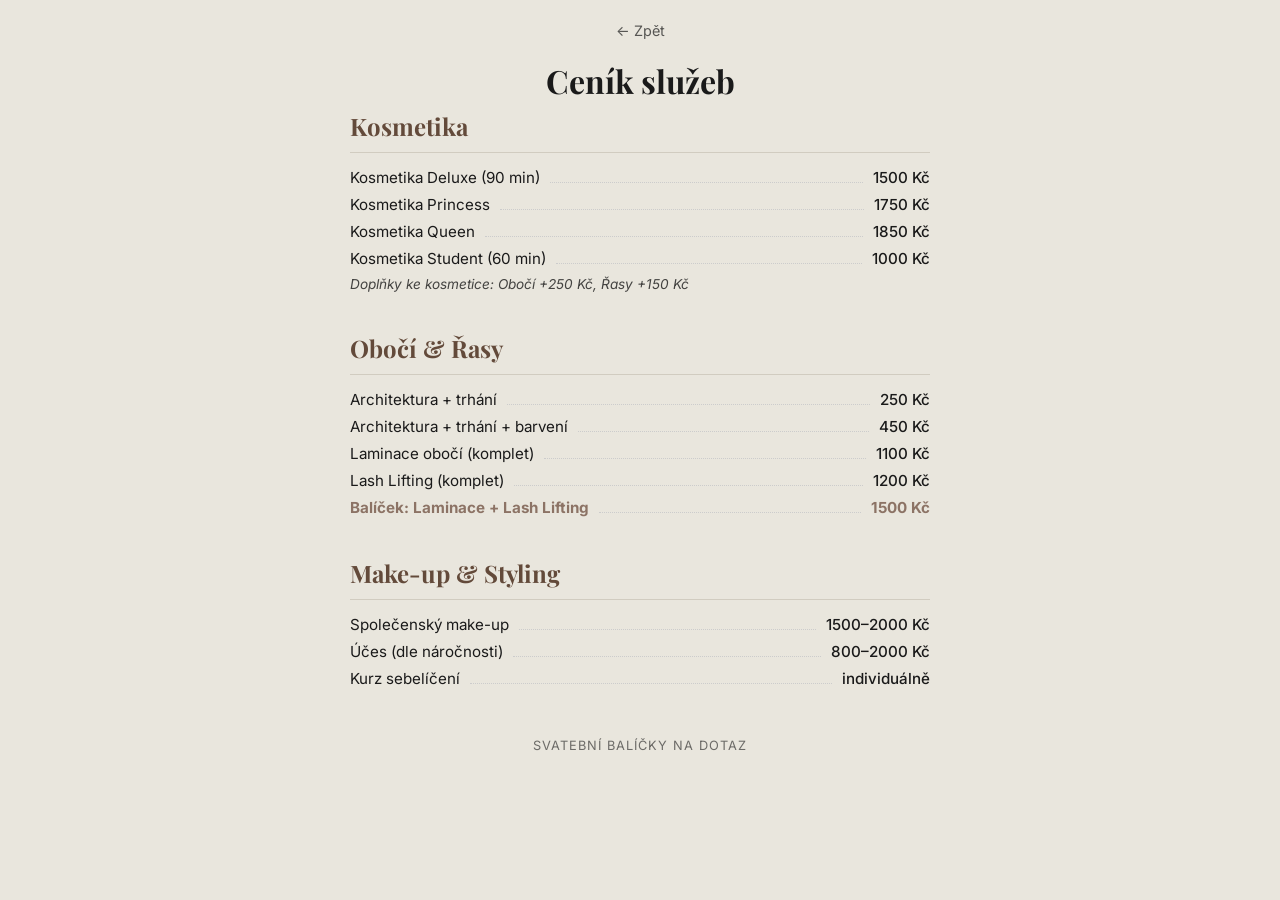
==== cenik.html @ 926bf8f4 "Add files via upload" ====
<!DOCTYPE html>
<html lang="cs">
<head>
    <meta charset="UTF-8">
    <meta name="viewport" content="width=device-width, initial-scale=1.0">
    <title>Ceník | GlowUp Lab</title>
    <link rel="stylesheet" href="style.css">
    <link href="https://fonts.googleapis.com/css2?family=Playfair+Display:wght@600&family=Inter:wght@400;500&display=swap" rel="stylesheet">
</head>
<body class="cenik-page">
    <div class="container">
        <header class="profile">
            <a href="index.html" class="back-btn">← Zpět</a>
            <h1>Ceník služeb</h1>
        </header>

        <div class="price-list">
            <section class="price-section">
                <h2>Kosmetika</h2>
                <div class="price-item"><span>Kosmetika Deluxe (90 min)</span><span>1500 Kč</span></div>
                <div class="price-item"><span>Kosmetika Princess</span><span>1750 Kč</span></div>
                <div class="price-item"><span>Kosmetika Queen</span><span>1850 Kč</span></div>
                <div class="price-item"><span>Kosmetika Student (60 min)</span><span>1000 Kč</span></div>
                <p class="price-note">Doplňky ke kosmetice: Obočí +250 Kč, Řasy +150 Kč</p>
            </section>

            <section class="price-section">
                <h2>Obočí & Řasy</h2>
                <div class="price-item"><span>Architektura + trhání</span><span>250 Kč</span></div>
                <div class="price-item"><span>Architektura + trhání + barvení</span><span>450 Kč</span></div>
                <div class="price-item"><span>Laminace obočí (komplet)</span><span>1100 Kč</span></div>
                <div class="price-item"><span>Lash Lifting (komplet)</span><span>1200 Kč</span></div>
                <div class="price-item highlight"><span>Balíček: Laminace + Lash Lifting</span><span>1500 Kč</span></div>
            </section>

            <section class="price-section">
                <h2>Make-up & Styling</h2>
                <div class="price-item"><span>Společenský make-up</span><span>1500–2000 Kč</span></div>
                <div class="price-item"><span>Účes (dle náročnosti)</span><span>800–2000 Kč</span></div>
                <div class="price-item"><span>Kurz sebelíčení</span><span>individuálně</span></div>
            </section>
        </div>

        <footer class="footer-btn">
            <span>Svatební balíčky na dotaz</span>
        </footer>
    </div>
</body>
</html>
---- style.css ----
:root {
    --bg-color: #e9e6dd; /* Světlá krémová jako na obrázku */
    --button-bg: #fdfaf7; /* Off-white pro tlačítka */
    --text-color: #1a1a1a;
    --font-serif: 'Playfair Display', serif;
    --font-sans: 'Inter', sans-serif;
}

* {
    box-sizing: border-box;
    margin: 0;
    padding: 0;
}

body {
    background-color: var(--bg-color);
    font-family: var(--font-sans);
    color: var(--text-color);
    display: flex;
    justify-content: center;
    padding: 40px 20px;
}

.container {
    width: 100%;
    max-width: 580px; /* Šířka vhodná pro mobil i desktop */
    text-align: center;
}

/* Profil */
.profile-pic img {
    width: 120px;
    height: 120px;
    border-radius: 50%;
    object-fit: cover;
    margin-bottom: 15px;
}

h1 {
    font-family: var(--font-serif);
    font-size: 2rem;
    margin-bottom: 8px;
}

.subtitle {
    font-size: 1rem;
    margin-bottom: 25px;
}

/* Ikony sociálních sítí */
.social-icons {
    display: flex;
    justify-content: center;
    gap: 25px;
    font-size: 1.8rem;
    margin-bottom: 40px;
}

.social-icons a {
    text-decoration: none;
    color: var(--text-color);
}

/* Karty odkazů */
.links {
    display: flex;
    flex-direction: column;
    gap: 16px;
}

.link-card {
    background-color: var(--button-bg);
    text-decoration: none;
    color: inherit;
    display: flex;
    align-items: center;
    padding: 12px 20px;
    border-radius: 40px; /* Hodně zaoblené rohy */
    transition: transform 0.2s ease;
    position: relative;
}

.link-card:hover {
    transform: scale(1.02);
}

.thumb {
    width: 45px;
    height: 45px;
    border-radius: 50%;
    overflow: hidden;
    flex-shrink: 0;
}

.thumb img {
    width: 100%;
    height: 100%;
    object-fit: cover;
}

.link-card span {
    flex-grow: 1;
    font-weight: 500;
    font-size: 0.95rem;
    padding: 0 15px;
    text-align: center;
}

.dots {
    color: #999;
    font-size: 1.2rem;
}

/* Spodní tlačítko */
/* Podpis v patičce */
.footer-btn {
    margin-top: 50px;
    opacity: 0.6; /* Jemnější barva */
    font-size: 0.8rem;
    letter-spacing: 1px;
    text-transform: uppercase;
}

/* Úprava pro Instagram ikonku, aby nebyla obří */
.social-icons {
    display: flex;
    justify-content: center;
    gap: 30px; /* Mezera mezi Instagramem a telefonem */
    margin-bottom: 40px;
}

.social-icons a {
    text-decoration: none;
    color: #1a1a1a;
    font-size: 32px;
    transition: transform 0.2s ease;
}

.social-icons a:hover {
    transform: scale(1.1); /* Jemné zvětšení při najetí */
}
.footer-btn button {
    background-color: white;
    border: none;
    padding: 15px 35px;
    border-radius: 30px;
    font-weight: 600;
    box-shadow: 0 4px 10px rgba(0,0,0,0.05);
    cursor: pointer;
}
/* Styly pro Ceník */
.cenik-page {
    padding-top: 20px;
}

.back-btn {
    text-decoration: none;
    color: var(--text-color);
    font-size: 0.9rem;
    display: inline-block;
    margin-bottom: 20px;
    opacity: 0.7;
}

.price-section {
    margin-bottom: 40px;
    text-align: left;
}

.price-section h2 {
    font-family: var(--font-serif);
    font-size: 1.5rem;
    border-bottom: 1px solid #d1ccc0;
    padding-bottom: 10px;
    margin-bottom: 15px;
    color: #634a3a;
}

.price-item {
    display: flex;
    justify-content: space-between;
    align-items: baseline;
    margin-bottom: 8px;
    font-size: 0.95rem;
}

/* Tečkovaná čára mezi názvem a cenou */
.price-item::after {
    content: "";
    flex: 1;
    border-bottom: 1px dotted #ccc;
    margin: 0 10px;
    order: 2;
}

.price-item span:first-child { order: 1; }
.price-item span:last-child { order: 3; font-weight: 500; }

.price-item.highlight {
    font-weight: 700;
    color: #8c7365;
}

.price-item.highlight span:last-child{
    font-weight: 700;
}

.price-note {
    font-size: 0.85rem;
    font-style: italic;
    opacity: 0.8;
    margin-top: 5px;
}
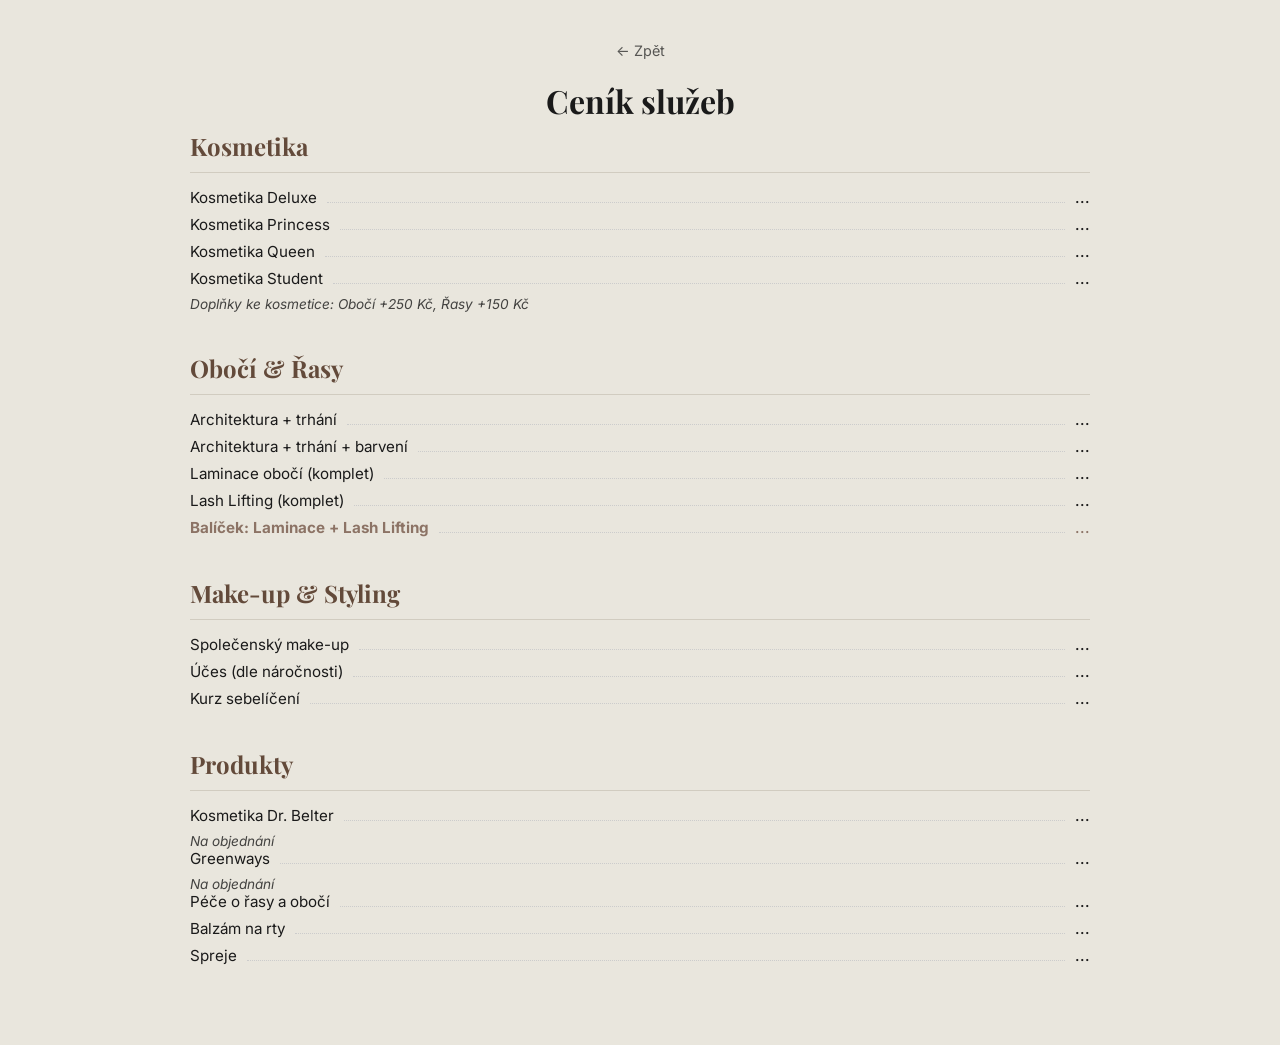
==== commit a2d718b3: "temer finalni" ====
--- a/cenik.html
+++ b/cenik.html
@@ -17,33 +17,83 @@
         <div class="price-list">
             <section class="price-section">
                 <h2>Kosmetika</h2>
-                <div class="price-item"><span>Kosmetika Deluxe (90 min)</span><span>1500 Kč</span></div>
-                <div class="price-item"><span>Kosmetika Princess</span><span>1750 Kč</span></div>
-                <div class="price-item"><span>Kosmetika Queen</span><span>1850 Kč</span></div>
-                <div class="price-item"><span>Kosmetika Student (60 min)</span><span>1000 Kč</span></div>
+                <div class="price-item"><span>Kosmetika Deluxe</span><span class="price-value">...</span></div>
+                <div class="price-item"><span>Kosmetika Princess</span><span class="price-value">...</span></div>
+                <div class="price-item"><span>Kosmetika Queen</span><span class="price-value">...</span></div>
+                <div class="price-item"><span>Kosmetika Student</span><span class="price-value">...</span></div>
                 <p class="price-note">Doplňky ke kosmetice: Obočí +250 Kč, Řasy +150 Kč</p>
             </section>
 
             <section class="price-section">
                 <h2>Obočí & Řasy</h2>
-                <div class="price-item"><span>Architektura + trhání</span><span>250 Kč</span></div>
-                <div class="price-item"><span>Architektura + trhání + barvení</span><span>450 Kč</span></div>
-                <div class="price-item"><span>Laminace obočí (komplet)</span><span>1100 Kč</span></div>
-                <div class="price-item"><span>Lash Lifting (komplet)</span><span>1200 Kč</span></div>
-                <div class="price-item highlight"><span>Balíček: Laminace + Lash Lifting</span><span>1500 Kč</span></div>
+                <div class="price-item"><span>Architektura + trhání</span><span class="price-value">...</span></div>
+                <div class="price-item"><span>Architektura + trhání + barvení</span><span class="price-value">...</span></div>
+                <div class="price-item"><span>Laminace obočí (komplet)</span><span class="price-value">...</span></div>
+                <div class="price-item"><span>Lash Lifting (komplet)</span><span class="price-value">...</span></div>
+                <div class="price-item highlight"><span>Balíček: Laminace + Lash Lifting</span><span class="price-value">...</span></div>
             </section>
 
             <section class="price-section">
                 <h2>Make-up & Styling</h2>
-                <div class="price-item"><span>Společenský make-up</span><span>1500–2000 Kč</span></div>
-                <div class="price-item"><span>Účes (dle náročnosti)</span><span>800–2000 Kč</span></div>
-                <div class="price-item"><span>Kurz sebelíčení</span><span>individuálně</span></div>
+                <div class="price-item"><span>Společenský make-up</span><span class="price-value">...</span></div>
+                <div class="price-item"><span>Účes (dle náročnosti)</span><span class="price-value">...</span></div>
+                <div class="price-item"><span>Kurz sebelíčení</span><span class="price-value">...</span></div>
+            </section>
+
+            <section class="price-section">
+                <h2>Produkty</h2>
+                <div class="price-item"><span>Kosmetika Dr. Belter</span><span class="price-value">...</span></div>
+                <p class="price-note">Na objednání</p>
+                <div class="price-item"><span>Greenways</span><span class="price-value">...</span></div>
+                <p class="price-note">Na objednání</p>
+                <div class="price-item"><span>Péče o řasy a obočí</span><span class="price-value">...</span></div>
+                <div class="price-item"><span>Balzám na rty</span><span class="price-value">...</span></div>
+                <div class="price-item"><span>Spreje</span><span class="price-value">...</span></div>
             </section>
         </div>
+    </div>
 
-        <footer class="footer-btn">
-            <span>Svatební balíčky na dotaz</span>
-        </footer>
-    </div>
+    <script>
+        const csvUrl = 'https://docs.google.com/spreadsheets/d/e/2PACX-1vROKBz_pua8F87e5JsElU6Fqm9kWH6anslQ_j0Gpyr2FKp42MGaF762Wtlz8PaTKkz9U5IVGC2R-caI/pub?output=csv';
+
+        async function nactiCeny() {
+            try {
+                const response = await fetch(csvUrl);
+                const data = await response.text();
+                
+                // Zpracování CSV řádků
+                const rows = data.split('\n');
+                const ceníkData = {};
+
+                rows.forEach(row => {
+                    // Ošetření uvozovek a čárek v CSV
+                    const cols = row.split(/,(?=(?:(?:[^"]*"){2})*[^"]*$)/);
+                    if (cols.length >= 2) {
+                        const nazev = cols[0].replace(/"/g, '').trim();
+                        const cena = cols[1].replace(/"/g, '').trim();
+                        ceníkData[nazev] = cena;
+                    }
+                });
+
+                // Projdeme všechny položky na webu
+                const items = document.querySelectorAll('.price-item');
+                items.forEach(item => {
+                    const nazevNaWebu = item.querySelector('span:first-child').innerText.trim();
+                    const cenaSpan = item.querySelector('.price-value');
+
+                    // Pokud název v tabulce odpovídá názvu na webu, přepíšeme cenu
+                    if (ceníkData[nazevNaWebu]) {
+                        cenaSpan.innerText = ceníkData[nazevNaWebu];
+                    }
+                });
+
+            } catch (error) {
+                console.error("Chyba při načítání cen:", error);
+            }
+        }
+
+        // Spustit funkci po načtení stránky
+        window.addEventListener('DOMContentLoaded', nactiCeny);
+    </script>
 </body>
 </html>
--- a/style.css
+++ b/style.css
@@ -1,9 +1,11 @@
+/* --- ZÁKLADNÍ NASTAVENÍ A PROMĚNNÉ --- */
 :root {
-    --bg-color: #e9e6dd; /* Světlá krémová jako na obrázku */
+    --bg-color: #e9e6dd; /* Světlá krémová */
     --button-bg: #fdfaf7; /* Off-white pro tlačítka */
     --text-color: #1a1a1a;
     --font-serif: 'Playfair Display', serif;
     --font-sans: 'Inter', sans-serif;
+    --accent-color: #8c7365; /* Hnědý akcent pro ceník */
 }
 
 * {
@@ -23,11 +25,11 @@
 
 .container {
     width: 100%;
-    max-width: 580px; /* Šířka vhodná pro mobil i desktop */
+    max-width: 580px;
     text-align: center;
 }
 
-/* Profil */
+/* --- PROFIL (HLAVNÍ STRÁNKA) --- */
 .profile-pic img {
     width: 120px;
     height: 120px;
@@ -47,21 +49,26 @@
     margin-bottom: 25px;
 }
 
-/* Ikony sociálních sítí */
+/* --- IKONY SOCIÁLNÍCH SÍTÍ --- */
 .social-icons {
     display: flex;
     justify-content: center;
-    gap: 25px;
-    font-size: 1.8rem;
+    gap: 30px;
     margin-bottom: 40px;
 }
 
 .social-icons a {
     text-decoration: none;
     color: var(--text-color);
-}
-
-/* Karty odkazů */
+    font-size: 32px;
+    transition: transform 0.2s ease;
+}
+
+.social-icons a:hover {
+    transform: scale(1.1);
+}
+
+/* --- KARTY ODKAZŮ (INDEX) --- */
 .links {
     display: flex;
     flex-direction: column;
@@ -75,7 +82,7 @@
     display: flex;
     align-items: center;
     padding: 12px 20px;
-    border-radius: 40px; /* Hodně zaoblené rohy */
+    border-radius: 40px;
     transition: transform 0.2s ease;
     position: relative;
 }
@@ -111,48 +118,82 @@
     font-size: 1.2rem;
 }
 
-/* Spodní tlačítko */
-/* Podpis v patičce */
-.footer-btn {
-    margin-top: 50px;
-    opacity: 0.6; /* Jemnější barva */
-    font-size: 0.8rem;
+/* --- SEKCE SLUŽBY (GRID STYL) --- */
+/* --- SEKCE SLUŽBY (GRID STYL - 3 SLOUPCE) --- */
+.services-grid {
+    display: grid;
+    grid-template-columns: 1fr; /* Mobil: 1 sloupec */
+    gap: 15px; /* Mírně menší mezera, aby se 3 vešly lépe */
+    margin-top: 20px;
+    width: 100%;
+}
+
+/* Tablet: 2 sloupce */
+@media (min-width: 600px) {
+    .services-grid {
+        grid-template-columns: repeat(2, 1fr);
+    }
+}
+
+/* Desktop: 3 sloupce */
+@media (min-width: 900px) {
+    .services-grid {
+        grid-template-columns: repeat(3, 1fr);
+    }
+    
+    /* Na desktopu můžeme i mírně zvětšit max-width kontejneru, 
+       aby dlaždice nebyly příliš úzké */
+    .container {
+        max-width: 900px; 
+    }
+}
+
+.service-item {
+    position: relative;
+    height: 350px; /* Můžeš zmenšit na 300px, pokud jsou karty moc vysoké */
+    border-radius: 25px;
+    overflow: hidden;
+    display: block;
+    text-decoration: none;
+    transition: transform 0.3s ease;
+}
+
+.service-item:hover {
+    transform: translateY(-5px);
+}
+
+.service-item img {
+    width: 100%;
+    height: 100%;
+    object-fit: cover;
+    transition: transform 0.6s ease;
+}
+
+.service-item:hover img {
+    transform: scale(1.1);
+}
+
+.service-overlay {
+    position: absolute;
+    inset: 0;
+    background: linear-gradient(to top, rgba(26, 26, 26, 0.8) 0%, rgba(0, 0, 0, 0) 70%);
+    display: flex;
+    align-items: flex-end;
+    justify-content: center;
+    padding-bottom: 25px;
+}
+
+.service-name {
+    color: var(--button-bg);
+    font-family: var(--font-serif);
+    font-size: 1.2rem;
     letter-spacing: 1px;
     text-transform: uppercase;
-}
-
-/* Úprava pro Instagram ikonku, aby nebyla obří */
-.social-icons {
-    display: flex;
-    justify-content: center;
-    gap: 30px; /* Mezera mezi Instagramem a telefonem */
-    margin-bottom: 40px;
-}
-
-.social-icons a {
-    text-decoration: none;
-    color: #1a1a1a;
-    font-size: 32px;
-    transition: transform 0.2s ease;
-}
-
-.social-icons a:hover {
-    transform: scale(1.1); /* Jemné zvětšení při najetí */
-}
-.footer-btn button {
-    background-color: white;
-    border: none;
-    padding: 15px 35px;
-    border-radius: 30px;
-    font-weight: 600;
-    box-shadow: 0 4px 10px rgba(0,0,0,0.05);
-    cursor: pointer;
-}
-/* Styly pro Ceník */
-.cenik-page {
-    padding-top: 20px;
-}
-
+    border-bottom: 1px solid rgba(253, 250, 247, 0.4);
+    padding-bottom: 5px;
+}
+
+/* --- STYLY PRO CENÍK --- */
 .back-btn {
     text-decoration: none;
     color: var(--text-color);
@@ -184,7 +225,6 @@
     font-size: 0.95rem;
 }
 
-/* Tečkovaná čára mezi názvem a cenou */
 .price-item::after {
     content: "";
     flex: 1;
@@ -198,11 +238,7 @@
 
 .price-item.highlight {
     font-weight: 700;
-    color: #8c7365;
-}
-
-.price-item.highlight span:last-child{
-    font-weight: 700;
+    color: var(--accent-color);
 }
 
 .price-note {
@@ -210,4 +246,14 @@
     font-style: italic;
     opacity: 0.8;
     margin-top: 5px;
+}
+
+/* --- PATIČKA --- */
+.footer-btn {
+    margin-top: 50px;
+    opacity: 0.6;
+    font-size: 0.8rem;
+    letter-spacing: 1px;
+    text-transform: uppercase;
+    padding-bottom: 20px;
 }
